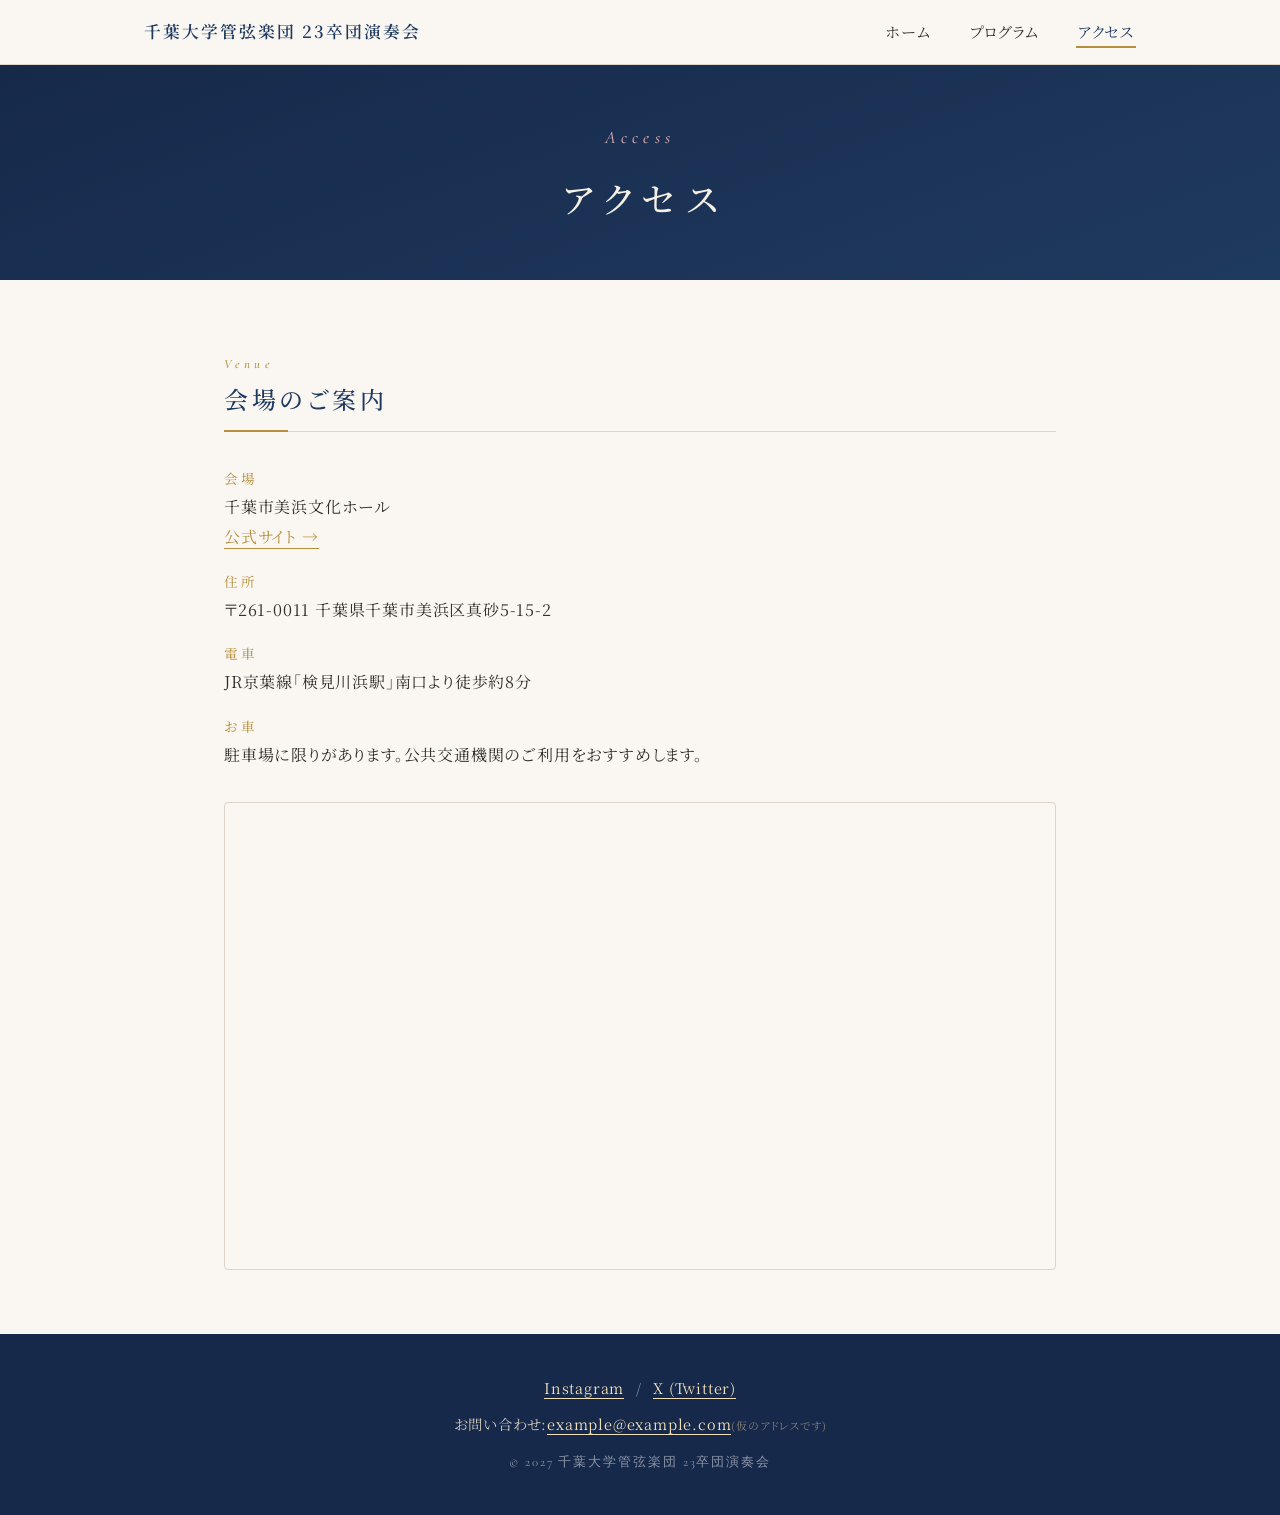
==== access.html @ 0c6f9e32 "Add files via upload" ====
<!DOCTYPE html>
<html lang="ja">
<head>
	<meta charset="utf-8">
	<meta name="viewport" content="width=device-width, initial-scale=1">
	<title>アクセス | 千葉大学管弦楽団 23卒団演奏会</title>
	<meta name="description" content="千葉大学管弦楽団23卒団演奏会の会場、美浜文化ホールへのアクセスのご案内。">
	<link rel="icon" href="data:image/svg+xml,<svg xmlns='http://www.w3.org/2000/svg' viewBox='0 0 100 100'><text y='.9em' font-size='90'>🎻</text></svg>">
	<link rel="preconnect" href="https://fonts.googleapis.com">
	<link rel="preconnect" href="https://fonts.gstatic.com" crossorigin>
	<link href="https://fonts.googleapis.com/css2?family=Noto+Serif+JP:wght@400;500;600&family=Cormorant+Garamond:ital,wght@0,500;0,600;1,500&display=swap" rel="stylesheet">
	<link rel="stylesheet" href="css/style.css">
</head>
<body>

	<!-- ===== スマホ用メニュー ===== -->
	<div class="sp-menu">
		<input type="checkbox" id="navtgl">
		<label for="navtgl" class="menu-open"><span></span></label>
		<label for="navtgl" class="menu-close"></label>
		<nav class="menu">
			<ul>
				<li><a href="index.html">ホーム</a></li>
				<li><a href="program.html">プログラム</a></li>
				<li><a href="access.html">アクセス</a></li>
			</ul>
		</nav>
	</div>

	<!-- ===== PC用メニュー ===== -->
	<header class="site-header">
		<div class="header-inner">
			<a href="index.html" class="site-title">千葉大学管弦楽団 23卒団演奏会</a>
			<nav>
				<ul class="navbar">
					<li><a href="index.html">ホーム</a></li>
					<li><a href="program.html">プログラム</a></li>
					<li><a href="access.html" class="current">アクセス</a></li>
				</ul>
			</nav>
		</div>
	</header>

	<div class="page-hero">
		<p class="hero-sub">Access</p>
		<h1 class="page-title">アクセス</h1>
	</div>

	<main>

		<section class="section">
			<h2 class="headline"><span class="en">Venue</span>会場のご案内</h2>

			<!-- ▼▼▼ 会場情報:公式サイトの最新情報で確認してください ▼▼▼ -->
			<dl class="info-list">
				<dt>会場</dt>
				<dd>千葉市美浜文化ホール<br>
					<a href="https://www.chiba-shinkoh.jp/m-hall/" target="_blank" rel="noopener" class="text-link">公式サイト →</a></dd>
				<dt>住所</dt>
				<dd>〒261-0011 千葉県千葉市美浜区真砂5-15-2</dd>
				<dt>電車</dt>
				<dd>JR京葉線「検見川浜駅」南口より徒歩約8分</dd>
				<dt>お車</dt>
				<dd>駐車場に限りがあります。公共交通機関のご利用をおすすめします。</dd>
			</dl>
			<!-- ▲▲▲ ここまで会場情報 ▲▲▲ -->

			<div class="map-container">
				<iframe
					src="https://maps.google.com/maps?q=%E5%8D%83%E8%91%89%E5%B8%82%E7%BE%8E%E6%B5%9C%E6%96%87%E5%8C%96%E3%83%9B%E3%83%BC%E3%83%AB&z=16&output=embed"
					title="美浜文化ホールの地図"
					loading="lazy"
					referrerpolicy="no-referrer-when-downgrade"
					allowfullscreen>
				</iframe>
			</div>
		</section>

	</main>

	<footer class="site-footer">
		<p class="footer-sns">
			<a href="https://www.instagram.com/welcome_to_cuo/" target="_blank" rel="noopener" class="text-link">Instagram</a><span class="sep">/</span><a href="https://x.com/CUOrchestra" target="_blank" rel="noopener" class="text-link">X (Twitter)</a>
		</p>
		<p class="footer-contact">お問い合わせ:<a href="mailto:example@example.com" class="text-link">example@example.com</a><small>(仮のアドレスです)</small></p>
		<p class="copyright">&copy; 2027 千葉大学管弦楽団 23卒団演奏会</p>
	</footer>

</body>
</html>
---- css/style.css ----
/* =========================================================
   卒業演奏会 2027 サイト共通スタイル
   配色を変えたいときは下の :root の色コードを書き換えるだけでOK
   ========================================================= */
:root {
	--bg: #faf7f2;          /* ページ背景(生成り) */
	--ink: #33302c;         /* 基本の文字色 */
	--navy: #1f3a5f;        /* メインカラー(紺) */
	--navy-deep: #16294a;   /* 濃い紺(ヒーロー背景) */
	--gold: #b58e3e;        /* アクセント(金) */
	--sakura: #e8b4bc;      /* さしいろ(桜) */
	--line: #ddd5c8;        /* 罫線 */
	--serif: "Noto Serif JP", "Hiragino Mincho ProN", "Yu Mincho", serif;
	--latin: "Cormorant Garamond", Georgia, serif;
}

* { margin: 0; padding: 0; box-sizing: border-box; }

html { scroll-behavior: smooth; }

body {
	font-family: var(--serif);
	background: var(--bg);
	color: var(--ink);
	line-height: 1.9;
	letter-spacing: 0.05em;
	font-feature-settings: "palt";
}

img { max-width: 100%; height: auto; display: block; }
ul { list-style: none; }
a { color: var(--navy); }

small { font-size: 0.75em; color: #8a8378; }

.text-link {
	color: var(--gold);
	text-decoration: none;
	border-bottom: 1px solid currentColor;
	transition: opacity 0.2s;
}
.text-link:hover { opacity: 0.6; }

.note { font-size: 0.85rem; color: #8a8378; margin-top: 0.8em; }

/* =========================
   ヘッダー(PC)
   ========================= */
.site-header {
	position: sticky;
	top: 0;
	z-index: 100;
	background: rgba(250, 247, 242, 0.92);
	backdrop-filter: blur(8px);
	border-bottom: 1px solid var(--line);
}

.header-inner {
	max-width: 1040px;
	margin: 0 auto;
	padding: 0 24px;
	display: flex;
	align-items: center;
	justify-content: space-between;
	height: 64px;
}

.site-title {
	font-size: 1.05rem;
	font-weight: 600;
	text-decoration: none;
	color: var(--navy);
	letter-spacing: 0.12em;
}

.navbar {
	display: flex;
	gap: 2.2em;
}

.navbar a {
	text-decoration: none;
	font-size: 0.95rem;
	color: var(--ink);
	padding: 4px 2px;
	border-bottom: 2px solid transparent;
	transition: color 0.2s, border-color 0.2s;
}

.navbar a:hover,
.navbar a.current {
	color: var(--navy);
	border-bottom-color: var(--gold);
}

/* =========================
   スマホ用メニュー
   ========================= */
.sp-menu { display: none; }

/* =========================
   メインビジュアル
   ========================= */
.hero {
	background:
		radial-gradient(ellipse at 20% 120%, rgba(232, 180, 188, 0.25), transparent 55%),
		radial-gradient(ellipse at 85% -20%, rgba(181, 142, 62, 0.28), transparent 55%),
		linear-gradient(160deg, var(--navy-deep), var(--navy));
	color: #f5f0e6;
	text-align: center;
	padding: 96px 24px 88px;
}

.hero-sub {
	font-family: var(--latin);
	font-style: italic;
	font-size: 1.1rem;
	letter-spacing: 0.3em;
	color: var(--sakura);
	margin-bottom: 0.6em;
}

.hero-org {
	font-size: clamp(1rem, 2.8vw, 1.3rem);
	letter-spacing: 0.35em;
	text-indent: 0.35em;
	color: #d8d2c4;
	margin-bottom: 0.3em;
}

.hero-title {
	font-size: clamp(2.4rem, 7vw, 4rem);
	font-weight: 500;
	letter-spacing: 0.25em;
	text-indent: 0.25em; /* 中央揃えのバランス調整 */
	margin-bottom: 0.5em;
}

.hero-date {
	font-size: clamp(1.1rem, 3vw, 1.5rem);
	letter-spacing: 0.1em;
}

.hero-date .num {
	font-family: var(--latin);
	font-size: 1.35em;
	color: #f0dfb8;
	padding: 0 0.08em;
}

.hero-date .dow { margin-left: 0.3em; }

.hero-place {
	margin-top: 0.4em;
	font-size: clamp(1rem, 2.5vw, 1.2rem);
	letter-spacing: 0.2em;
	color: #d8d2c4;
}

/* 下層ページの小さいヒーロー */
.page-hero {
	background: linear-gradient(160deg, var(--navy-deep), var(--navy));
	color: #f5f0e6;
	text-align: center;
	padding: 56px 24px 48px;
}

.page-title {
	font-size: clamp(1.6rem, 4vw, 2.2rem);
	font-weight: 500;
	letter-spacing: 0.3em;
	text-indent: 0.3em;
}

/* =========================
   セクション共通
   ========================= */
main {
	max-width: 880px;
	margin: 0 auto;
	padding: 24px 24px 64px;
}

.section { margin-top: 72px; }
.section:first-child { margin-top: 48px; }

.headline {
	font-size: 1.5rem;
	font-weight: 500;
	letter-spacing: 0.15em;
	color: var(--navy);
	padding-bottom: 0.4em;
	border-bottom: 1px solid var(--line);
	position: relative;
	margin-bottom: 1.4em;
}

.headline::after {
	content: "";
	position: absolute;
	left: 0;
	bottom: -1px;
	width: 64px;
	height: 2px;
	background: var(--gold);
}

.headline .en {
	display: block;
	font-family: var(--latin);
	font-style: italic;
	font-size: 0.8rem;
	letter-spacing: 0.35em;
	color: var(--gold);
}

.lead { margin-bottom: 1.4em; }

/* =========================
   演奏会情報
   ========================= */
.concert-grid {
	display: grid;
	grid-template-columns: 1fr 280px;
	gap: 40px;
	align-items: start;
}

.info-list dt {
	font-size: 0.85rem;
	letter-spacing: 0.25em;
	color: var(--gold);
	margin-top: 1.2em;
}

.info-list dt:first-child { margin-top: 0; }

.info-list dd { margin-left: 0; }

.program-list li {
	padding-left: 1.2em;
	position: relative;
}

.program-list li::before {
	content: "♪";
	position: absolute;
	left: 0;
	color: var(--sakura);
	font-size: 0.85em;
}

.poster-placeholder {
	aspect-ratio: 1 / 1.414; /* A判ポスター比率 */
	border: 1px dashed var(--line);
	background: #f3eee5;
	display: grid;
	place-items: center;
	text-align: center;
	color: #a89f8f;
	letter-spacing: 0.3em;
	text-indent: 0.3em;
	border-radius: 4px;
}

.poster img {
	border-radius: 4px;
	box-shadow: 0 8px 24px rgba(51, 48, 44, 0.15);
}

/* =========================
   お知らせ・更新履歴
   ========================= */
.news-box {
	background: #fff;
	border: 1px solid var(--line);
	border-left: 3px solid var(--gold);
	border-radius: 4px;
	padding: 24px 28px;
}

.update-list li {
	display: flex;
	gap: 1.6em;
	padding: 0.7em 0.2em;
	border-bottom: 1px dotted var(--line);
}

.update-list time {
	font-family: var(--latin);
	color: var(--gold);
	white-space: nowrap;
	letter-spacing: 0.08em;
}

.update-list p { margin: 0; }

/* =========================
   プログラムページ
   ========================= */
.solo-table {
	width: 100%;
	border-collapse: collapse;
	background: #fff;
	border: 1px solid var(--line);
	border-radius: 4px;
	overflow: hidden;
	font-size: 0.95rem;
}

.solo-table th,
.solo-table td {
	padding: 0.8em 1.2em;
	text-align: left;
	border-bottom: 1px solid var(--line);
}

.solo-table th {
	background: var(--navy);
	color: #f5f0e6;
	font-weight: 500;
	letter-spacing: 0.15em;
	font-size: 0.85rem;
}

.solo-table tr:last-child td { border-bottom: none; }

.piece-card {
	background: #fff;
	border: 1px solid var(--line);
	border-radius: 4px;
	padding: 36px 32px;
	text-align: center;
}

.composer {
	font-size: 0.9rem;
	letter-spacing: 0.25em;
	color: var(--gold);
}

.piece-title {
	font-size: clamp(1.15rem, 3vw, 1.45rem);
	color: var(--navy);
	margin: 0.5em 0 0.8em;
	line-height: 1.7;
}

.piece-desc {
	max-width: 34em;
	margin: 0 auto;
	text-align: left;
	font-size: 0.95rem;
}

.conductor {
	margin-top: 1.2em;
	letter-spacing: 0.15em;
}

/* =========================
   SNS
   ========================= */
.sns-grid {
	display: grid;
	grid-template-columns: 1fr 1fr;
	gap: 32px;
	max-width: 560px;
	margin: 0 auto;
}

.sns-card {
	background: #fff;
	border: 1px solid var(--line);
	border-radius: 4px;
	padding: 28px 24px;
	text-align: center;
}

.sns-name {
	font-family: var(--latin);
	font-size: 1.1rem;
	letter-spacing: 0.15em;
	color: var(--navy);
	margin-bottom: 0.8em;
}

.sns-qr {
	width: 160px;
	margin: 0 auto 1em;
}

/* =========================
   アクセスページ
   ========================= */
.map-container {
	margin-top: 32px;
	aspect-ratio: 16 / 9;
	border-radius: 4px;
	overflow: hidden;
	border: 1px solid var(--line);
}

.map-container iframe {
	width: 100%;
	height: 100%;
	border: 0;
}

/* =========================
   フッター
   ========================= */
.site-footer {
	background: var(--navy-deep);
	color: #cfc8ba;
	text-align: center;
	padding: 40px 24px;
	font-size: 0.9rem;
}

.site-footer .text-link { color: #f0dfb8; }

.footer-sns { margin-bottom: 0.6em; }
.footer-sns .sep { margin: 0 0.8em; color: #8d94a8; }

.copyright {
	margin-top: 1em;
	font-family: var(--latin);
	letter-spacing: 0.15em;
	font-size: 0.8rem;
	color: #8d94a8;
}

/* =========================================================
   スマホ対応(768px以下)
   ========================================================= */
@media (max-width: 768px) {

	.site-header { display: none; }

	.concert-grid {
		grid-template-columns: 1fr;
	}

	.poster { max-width: 260px; margin: 0 auto; }

	.update-list li { flex-direction: column; gap: 0; }

	.sns-grid { grid-template-columns: 1fr; max-width: 280px; }

	.solo-table { font-size: 0.85rem; }
	.solo-table th, .solo-table td { padding: 0.7em 0.8em; }

	/* ---- ハンバーガーメニュー ---- */
	.sp-menu { display: block; }

	.sp-menu input { display: none; }

	.menu-open {
		position: fixed;
		top: 14px;
		right: 14px;
		z-index: 300;
		width: 48px;
		height: 48px;
		background: var(--navy);
		border-radius: 50%;
		cursor: pointer;
		box-shadow: 0 2px 10px rgba(0, 0, 0, 0.25);
	}

	.menu-open span,
	.menu-open span::before,
	.menu-open span::after {
		content: "";
		position: absolute;
		left: 13px;
		width: 22px;
		height: 2px;
		background: #f5f0e6;
		transition: 0.3s;
	}

	.menu-open span { top: 23px; }
	.menu-open span::before { left: 0; top: -7px; }
	.menu-open span::after { left: 0; top: 7px; }

	#navtgl:checked ~ .menu-open span { background: transparent; }
	#navtgl:checked ~ .menu-open span::before { top: 0; transform: rotate(45deg); }
	#navtgl:checked ~ .menu-open span::after { top: 0; transform: rotate(-45deg); }

	.menu-close {
		position: fixed;
		inset: 0;
		z-index: 200;
		background: rgba(22, 41, 74, 0.5);
		opacity: 0;
		pointer-events: none;
		transition: opacity 0.3s;
	}

	#navtgl:checked ~ .menu-close {
		opacity: 1;
		pointer-events: auto;
	}

	.menu {
		position: fixed;
		top: 0;
		right: 0;
		z-index: 250;
		width: min(72vw, 300px);
		height: 100dvh;
		background: var(--bg);
		padding: 88px 32px;
		transform: translateX(100%);
		transition: transform 0.3s;
	}

	#navtgl:checked ~ .menu { transform: translateX(0); }

	.menu a {
		display: block;
		padding: 0.9em 0;
		text-decoration: none;
		color: var(--ink);
		letter-spacing: 0.15em;
		border-bottom: 1px solid var(--line);
	}
}
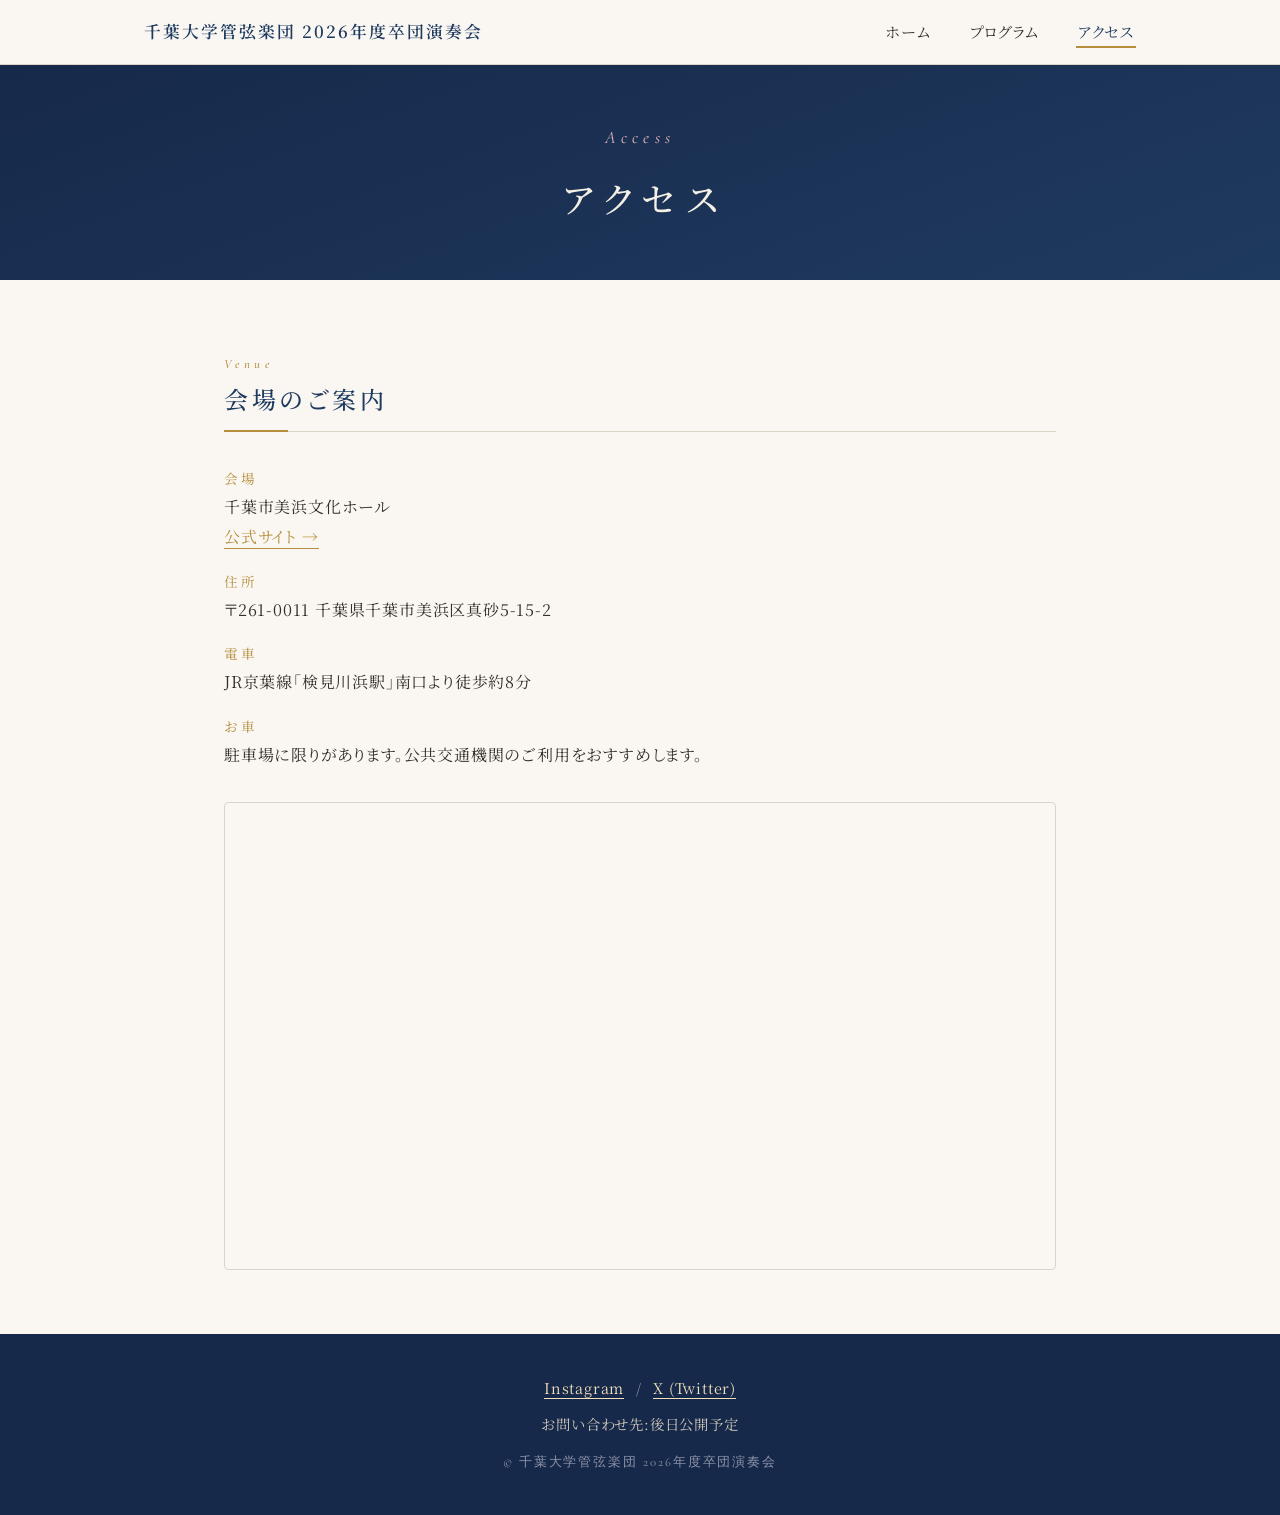
==== commit 54b59f63: "名称を「2026年度卒団演奏会」に統一し、指揮の表記と仮の連絡先を削除 - サイト名・タイトル・コピーライトを「23卒団演奏会」から「2026年度卒団演奏会」に変更 - 指揮の表記を削除(サイトには記" ====
--- a/access.html
+++ b/access.html
@@ -3,8 +3,8 @@
 <head>
 	<meta charset="utf-8">
 	<meta name="viewport" content="width=device-width, initial-scale=1">
-	<title>アクセス | 千葉大学管弦楽団 23卒団演奏会</title>
-	<meta name="description" content="千葉大学管弦楽団23卒団演奏会の会場、美浜文化ホールへのアクセスのご案内。">
+	<title>アクセス | 千葉大学管弦楽団 2026年度卒団演奏会</title>
+	<meta name="description" content="千葉大学管弦楽団2026年度卒団演奏会の会場、美浜文化ホールへのアクセスのご案内。">
 	<link rel="icon" href="data:image/svg+xml,<svg xmlns='http://www.w3.org/2000/svg' viewBox='0 0 100 100'><text y='.9em' font-size='90'>🎻</text></svg>">
 	<link rel="preconnect" href="https://fonts.googleapis.com">
 	<link rel="preconnect" href="https://fonts.gstatic.com" crossorigin>
@@ -30,7 +30,7 @@
 	<!-- ===== PC用メニュー ===== -->
 	<header class="site-header">
 		<div class="header-inner">
-			<a href="index.html" class="site-title">千葉大学管弦楽団 23卒団演奏会</a>
+			<a href="index.html" class="site-title">千葉大学管弦楽団 2026年度卒団演奏会</a>
 			<nav>
 				<ul class="navbar">
 					<li><a href="index.html">ホーム</a></li>
@@ -82,8 +82,8 @@
 		<p class="footer-sns">
 			<a href="https://www.instagram.com/welcome_to_cuo/" target="_blank" rel="noopener" class="text-link">Instagram</a><span class="sep">/</span><a href="https://x.com/CUOrchestra" target="_blank" rel="noopener" class="text-link">X (Twitter)</a>
 		</p>
-		<p class="footer-contact">お問い合わせ:<a href="mailto:example@example.com" class="text-link">example@example.com</a><small>(仮のアドレスです)</small></p>
-		<p class="copyright">&copy; 2027 千葉大学管弦楽団 23卒団演奏会</p>
+		<p class="footer-contact">お問い合わせ先:後日公開予定</p>
+		<p class="copyright">&copy; 千葉大学管弦楽団 2026年度卒団演奏会</p>
 	</footer>
 
 </body>
--- a/css/style.css
+++ b/css/style.css
@@ -325,6 +325,15 @@
 
 .solo-table tr:last-child td { border-bottom: none; }
 
+.solo-table tr.break td {
+	text-align: center;
+	background: #faf7ef;
+	color: var(--gold);
+	font-size: 0.85rem;
+	letter-spacing: 0.3em;
+	padding: 0.5em 1.2em;
+}
+
 .piece-card {
 	background: #fff;
 	border: 1px solid var(--line);
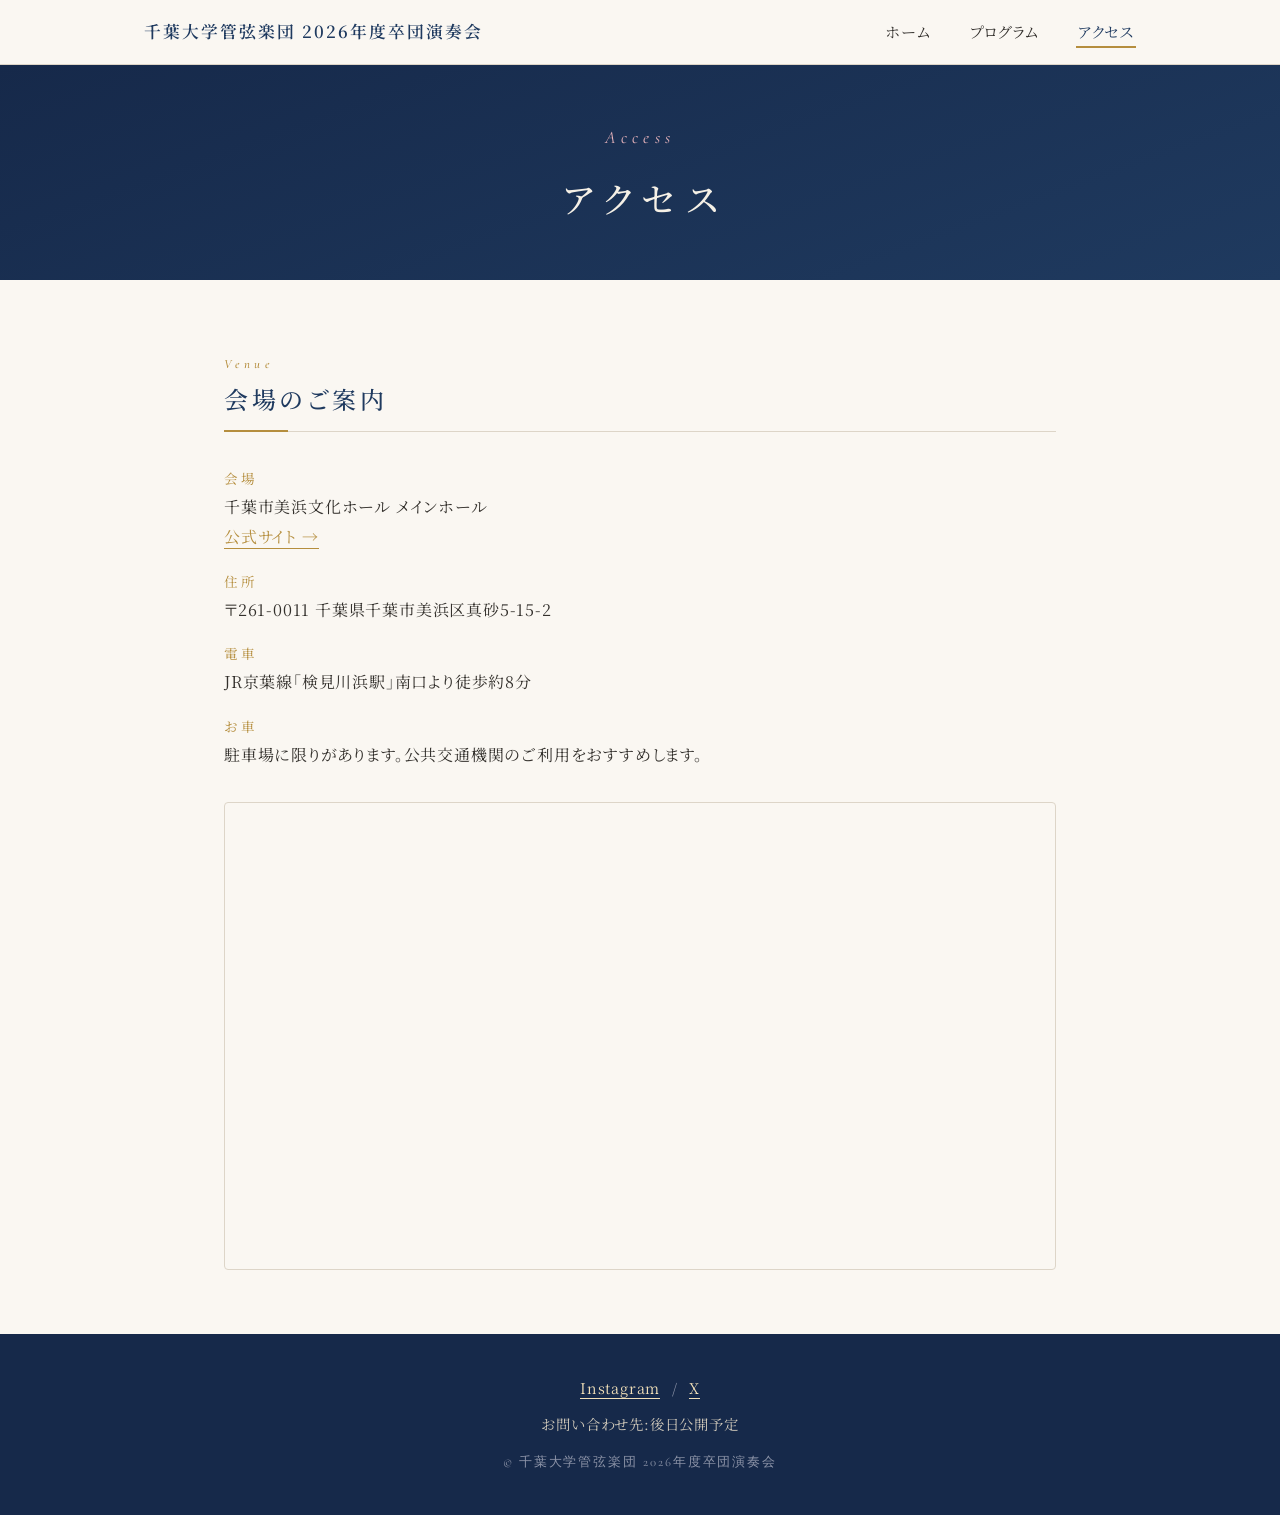
==== commit d6d5bfc9: "SNSをQRからアイコンリンクに変更、プログラム・会場表記などを更新 - SNSカードをQRコードからロゴアイコン＋全体タップ可能なリンクに変更 - 「X (Twitter)」の表記を「X」に統一 -" ====
--- a/access.html
+++ b/access.html
@@ -54,7 +54,7 @@
 			<!-- ▼▼▼ 会場情報:公式サイトの最新情報で確認してください ▼▼▼ -->
 			<dl class="info-list">
 				<dt>会場</dt>
-				<dd>千葉市美浜文化ホール<br>
+				<dd>千葉市美浜文化ホール メインホール<br>
 					<a href="https://www.chiba-shinkoh.jp/m-hall/" target="_blank" rel="noopener" class="text-link">公式サイト →</a></dd>
 				<dt>住所</dt>
 				<dd>〒261-0011 千葉県千葉市美浜区真砂5-15-2</dd>
@@ -80,7 +80,7 @@
 
 	<footer class="site-footer">
 		<p class="footer-sns">
-			<a href="https://www.instagram.com/welcome_to_cuo/" target="_blank" rel="noopener" class="text-link">Instagram</a><span class="sep">/</span><a href="https://x.com/CUOrchestra" target="_blank" rel="noopener" class="text-link">X (Twitter)</a>
+			<a href="https://www.instagram.com/welcome_to_cuo/" target="_blank" rel="noopener" class="text-link">Instagram</a><span class="sep">/</span><a href="https://x.com/CUOrchestra" target="_blank" rel="noopener" class="text-link">X</a>
 		</p>
 		<p class="footer-contact">お問い合わせ先:後日公開予定</p>
 		<p class="copyright">&copy; 千葉大学管弦楽団 2026年度卒団演奏会</p>
--- a/css/style.css
+++ b/css/style.css
@@ -379,11 +379,20 @@
 }
 
 .sns-card {
+	display: block;
 	background: #fff;
 	border: 1px solid var(--line);
 	border-radius: 4px;
 	padding: 28px 24px;
 	text-align: center;
+	text-decoration: none;
+	color: inherit;
+	transition: border-color 0.2s, box-shadow 0.2s;
+}
+
+.sns-card:hover {
+	border-color: var(--gold);
+	box-shadow: 0 4px 16px rgba(51, 48, 44, 0.1);
 }
 
 .sns-name {
@@ -391,12 +400,18 @@
 	font-size: 1.1rem;
 	letter-spacing: 0.15em;
 	color: var(--navy);
-	margin-bottom: 0.8em;
-}
-
-.sns-qr {
-	width: 160px;
-	margin: 0 auto 1em;
+	margin-bottom: 0.2em;
+}
+
+.sns-icon {
+	width: 48px;
+	margin: 0 auto 0.9em;
+}
+
+.sns-account {
+	color: var(--gold);
+	font-size: 0.95rem;
+	letter-spacing: 0.05em;
 }
 
 /* =========================
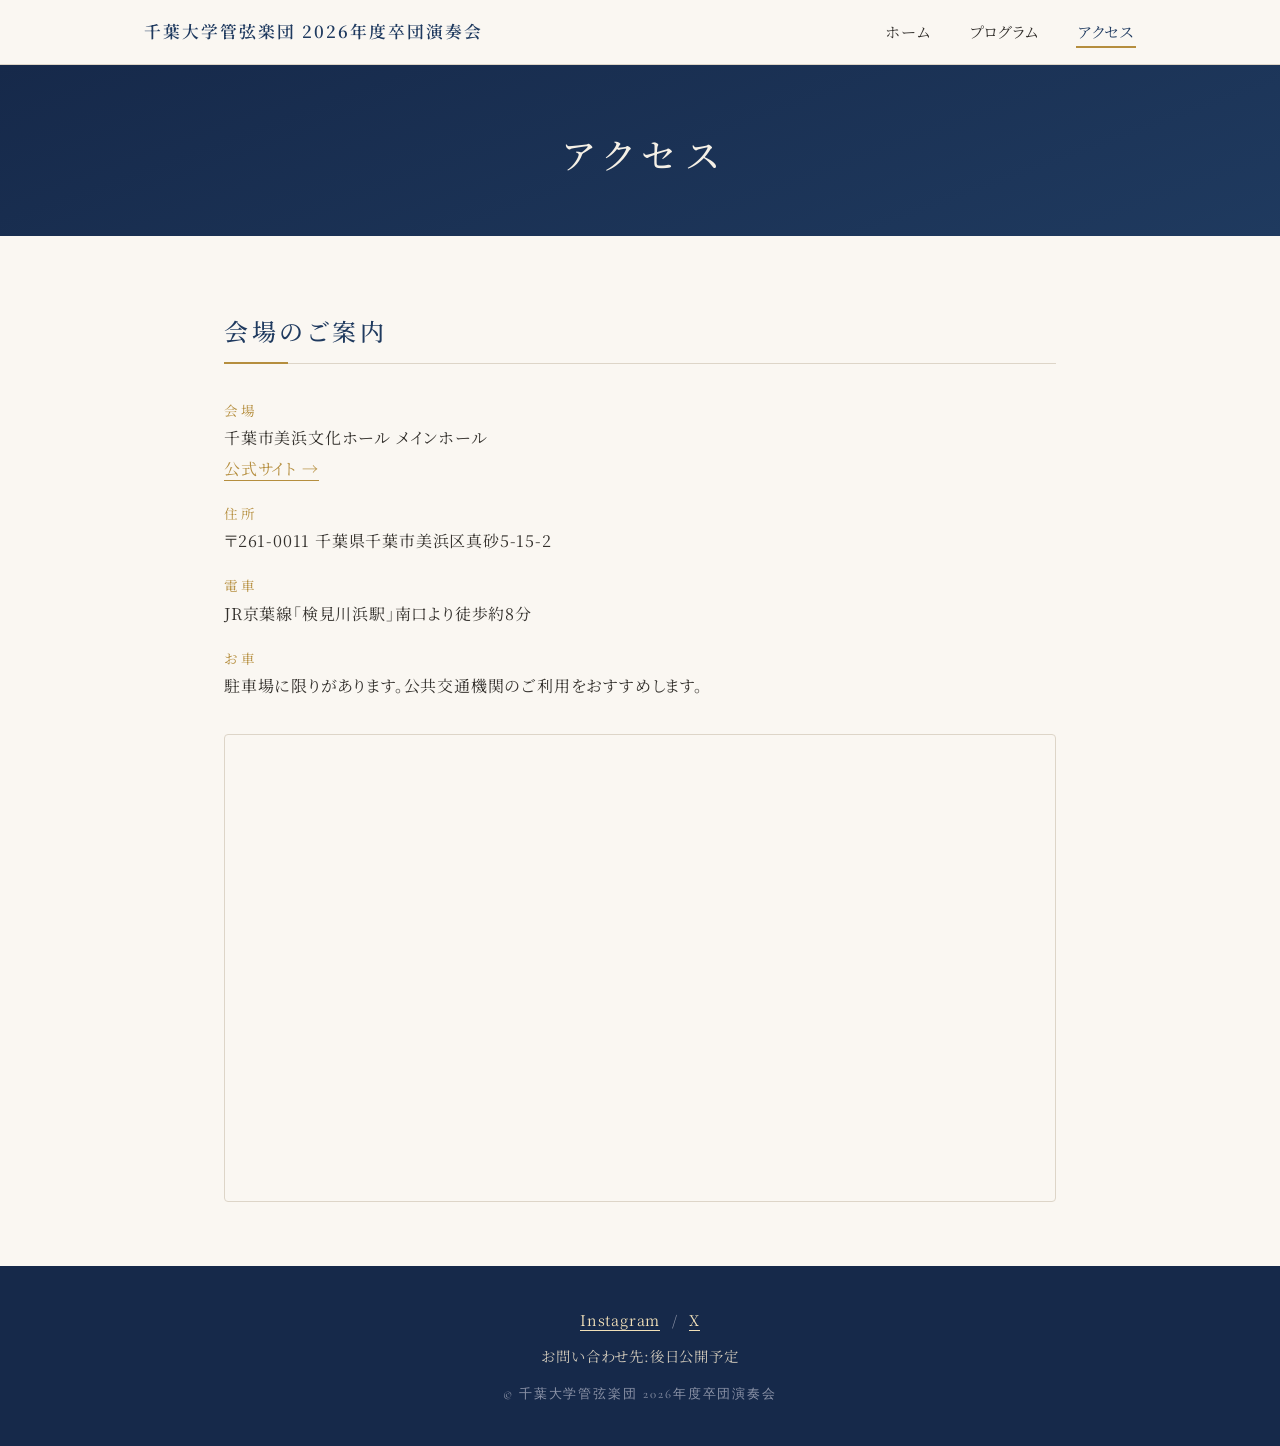
==== commit 6d3212d7: "英字ラベルを削除し、お知らせを一本化、卒団演奏会SNSアカウントを追加 - 見出し・下層ページ帯の英字サブラベルをすべて削除 - ヒーローの団体名を拡大し色を明るく調整 - お知らせと更新履歴を日付つ" ====
--- a/access.html
+++ b/access.html
@@ -42,14 +42,13 @@
 	</header>
 
 	<div class="page-hero">
-		<p class="hero-sub">Access</p>
 		<h1 class="page-title">アクセス</h1>
 	</div>
 
 	<main>
 
 		<section class="section">
-			<h2 class="headline"><span class="en">Venue</span>会場のご案内</h2>
+			<h2 class="headline">会場のご案内</h2>
 
 			<!-- ▼▼▼ 会場情報:公式サイトの最新情報で確認してください ▼▼▼ -->
 			<dl class="info-list">
@@ -80,7 +79,7 @@
 
 	<footer class="site-footer">
 		<p class="footer-sns">
-			<a href="https://www.instagram.com/welcome_to_cuo/" target="_blank" rel="noopener" class="text-link">Instagram</a><span class="sep">/</span><a href="https://x.com/CUOrchestra" target="_blank" rel="noopener" class="text-link">X</a>
+			<a href="https://www.instagram.com/cuo23_sotsuen/" target="_blank" rel="noopener" class="text-link">Instagram</a><span class="sep">/</span><a href="https://x.com/cuo23_sotsuen" target="_blank" rel="noopener" class="text-link">X</a>
 		</p>
 		<p class="footer-contact">お問い合わせ先:後日公開予定</p>
 		<p class="copyright">&copy; 千葉大学管弦楽団 2026年度卒団演奏会</p>
--- a/css/style.css
+++ b/css/style.css
@@ -108,23 +108,14 @@
 		linear-gradient(160deg, var(--navy-deep), var(--navy));
 	color: #f5f0e6;
 	text-align: center;
-	padding: 96px 24px 88px;
-}
-
-.hero-sub {
-	font-family: var(--latin);
-	font-style: italic;
-	font-size: 1.1rem;
+	padding: 56px 24px 48px;
+}
+
+.hero-org {
+	font-size: clamp(1.25rem, 3.6vw, 1.7rem);
 	letter-spacing: 0.3em;
-	color: var(--sakura);
-	margin-bottom: 0.6em;
-}
-
-.hero-org {
-	font-size: clamp(1rem, 2.8vw, 1.3rem);
-	letter-spacing: 0.35em;
-	text-indent: 0.35em;
-	color: #d8d2c4;
+	text-indent: 0.3em;
+	color: #e9e3d5;
 	margin-bottom: 0.3em;
 }
 
@@ -135,6 +126,9 @@
 	text-indent: 0.25em; /* 中央揃えのバランス調整 */
 	margin-bottom: 0.5em;
 }
+
+/* 「2026年度」「卒団演奏会」のかたまり単位でだけ折り返す */
+.hero-title span { display: inline-block; }
 
 .hero-date {
 	font-size: clamp(1.1rem, 3vw, 1.5rem);
@@ -205,15 +199,6 @@
 	background: var(--gold);
 }
 
-.headline .en {
-	display: block;
-	font-family: var(--latin);
-	font-style: italic;
-	font-size: 0.8rem;
-	letter-spacing: 0.35em;
-	color: var(--gold);
-}
-
 .lead { margin-bottom: 1.4em; }
 
 /* =========================
@@ -269,16 +254,8 @@
 }
 
 /* =========================
-   お知らせ・更新履歴
-   ========================= */
-.news-box {
-	background: #fff;
-	border: 1px solid var(--line);
-	border-left: 3px solid var(--gold);
-	border-radius: 4px;
-	padding: 24px 28px;
-}
-
+   お知らせ
+   ========================= */
 .update-list li {
 	display: flex;
 	gap: 1.6em;
@@ -370,48 +347,45 @@
 /* =========================
    SNS
    ========================= */
-.sns-grid {
-	display: grid;
-	grid-template-columns: 1fr 1fr;
-	gap: 32px;
-	max-width: 560px;
-	margin: 0 auto;
-}
-
-.sns-card {
-	display: block;
+.sns-group + .sns-group { margin-top: 1.6em; }
+
+.sns-group-label {
+	text-align: center;
+	font-size: 0.85rem;
+	letter-spacing: 0.25em;
+	color: var(--gold);
+	margin-bottom: 0.6em;
+}
+
+.sns-buttons {
+	display: flex;
+	justify-content: center;
+	flex-wrap: wrap;
+	gap: 16px;
+}
+
+.sns-btn {
+	display: inline-flex;
+	align-items: center;
+	gap: 0.6em;
 	background: #fff;
 	border: 1px solid var(--line);
-	border-radius: 4px;
-	padding: 28px 24px;
-	text-align: center;
+	border-radius: 999px;
+	padding: 0.65em 1.6em;
 	text-decoration: none;
-	color: inherit;
+	color: var(--navy);
+	letter-spacing: 0.05em;
 	transition: border-color 0.2s, box-shadow 0.2s;
 }
 
-.sns-card:hover {
+.sns-btn:hover {
 	border-color: var(--gold);
 	box-shadow: 0 4px 16px rgba(51, 48, 44, 0.1);
 }
 
-.sns-name {
-	font-family: var(--latin);
-	font-size: 1.1rem;
-	letter-spacing: 0.15em;
-	color: var(--navy);
-	margin-bottom: 0.2em;
-}
-
-.sns-icon {
-	width: 48px;
-	margin: 0 auto 0.9em;
-}
-
-.sns-account {
-	color: var(--gold);
-	font-size: 0.95rem;
-	letter-spacing: 0.05em;
+.sns-btn img {
+	width: 22px;
+	height: 22px;
 }
 
 /* =========================
@@ -469,8 +443,6 @@
 	.poster { max-width: 260px; margin: 0 auto; }
 
 	.update-list li { flex-direction: column; gap: 0; }
-
-	.sns-grid { grid-template-columns: 1fr; max-width: 280px; }
 
 	.solo-table { font-size: 0.85rem; }
 	.solo-table th, .solo-table td { padding: 0.7em 0.8em; }
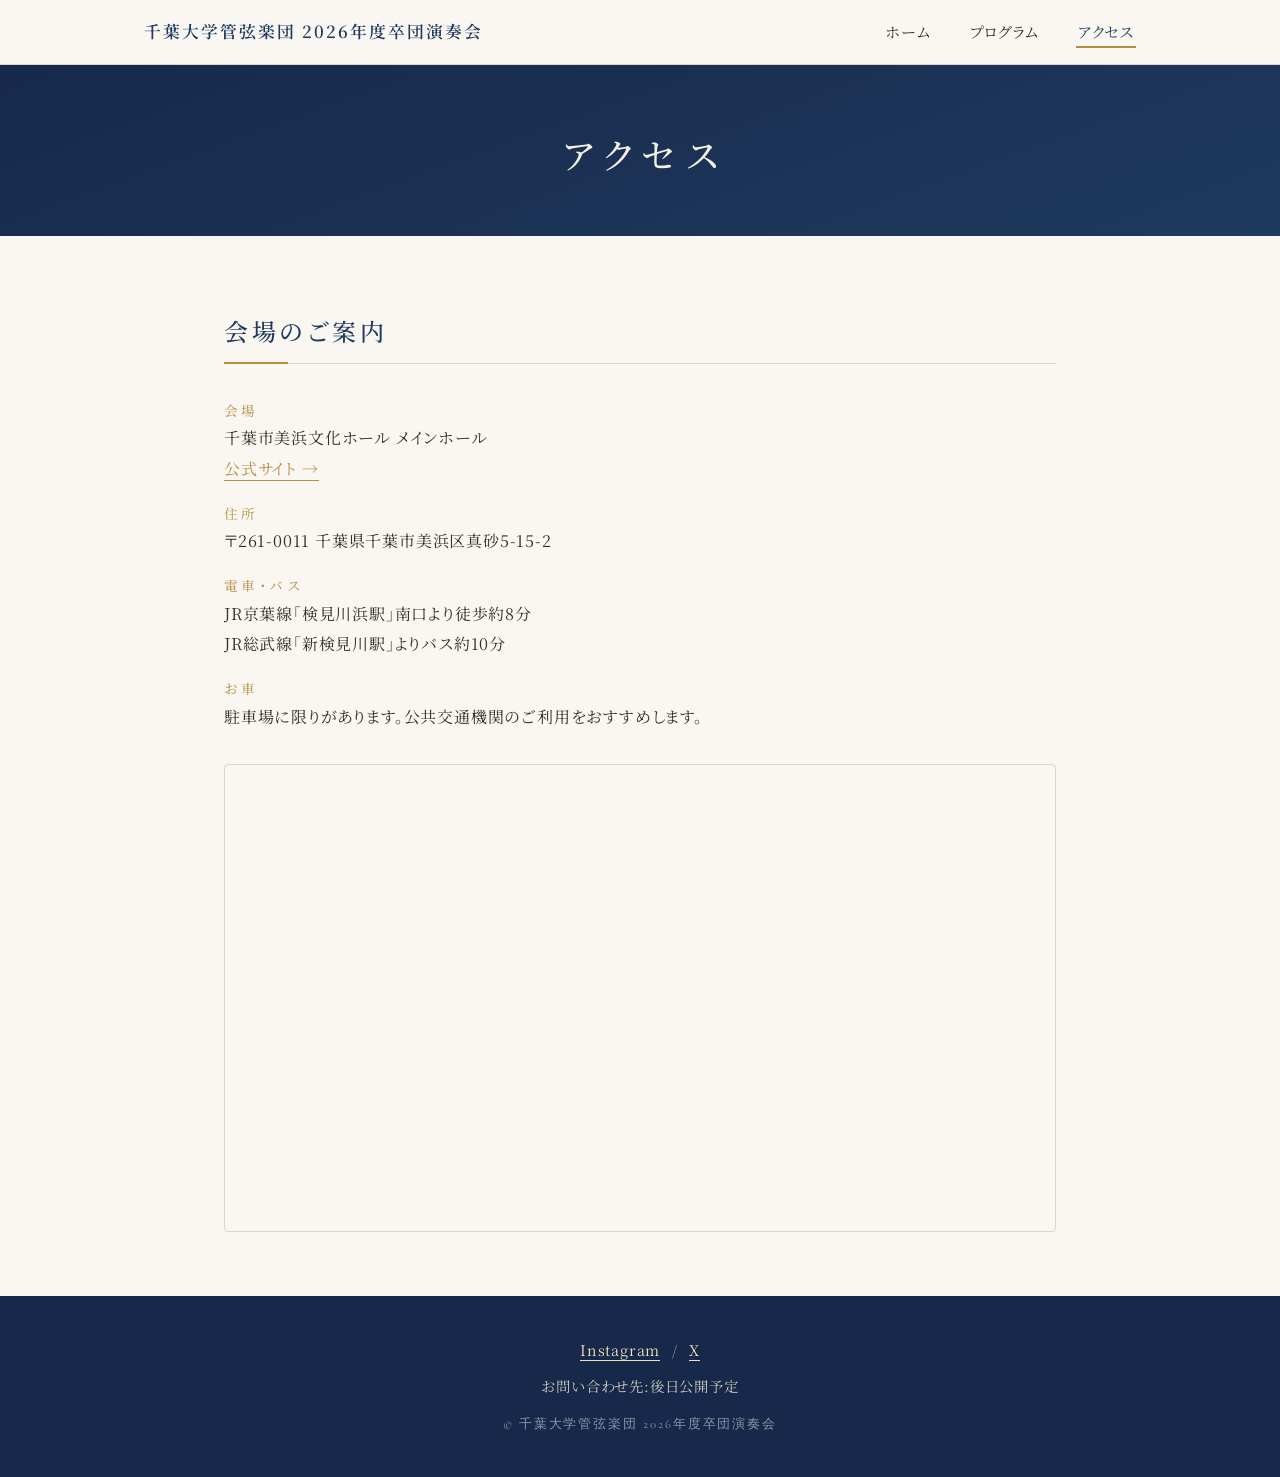
==== commit f819ca8e: "ポスターを掲載し、日程・アクセス表記をチラシに合わせて更新 Co-Authored-By: Claude Fable 5.2 <noreply@anthropic.com>" ====
--- a/access.html
+++ b/access.html
@@ -57,8 +57,9 @@
 					<a href="https://www.chiba-shinkoh.jp/m-hall/" target="_blank" rel="noopener" class="text-link">公式サイト →</a></dd>
 				<dt>住所</dt>
 				<dd>〒261-0011 千葉県千葉市美浜区真砂5-15-2</dd>
-				<dt>電車</dt>
-				<dd>JR京葉線「検見川浜駅」南口より徒歩約8分</dd>
+				<dt>電車・バス</dt>
+				<dd>JR京葉線「検見川浜駅」南口より徒歩約8分<br>
+					JR総武線「新検見川駅」よりバス約10分</dd>
 				<dt>お車</dt>
 				<dd>駐車場に限りがあります。公共交通機関のご利用をおすすめします。</dd>
 			</dl>
